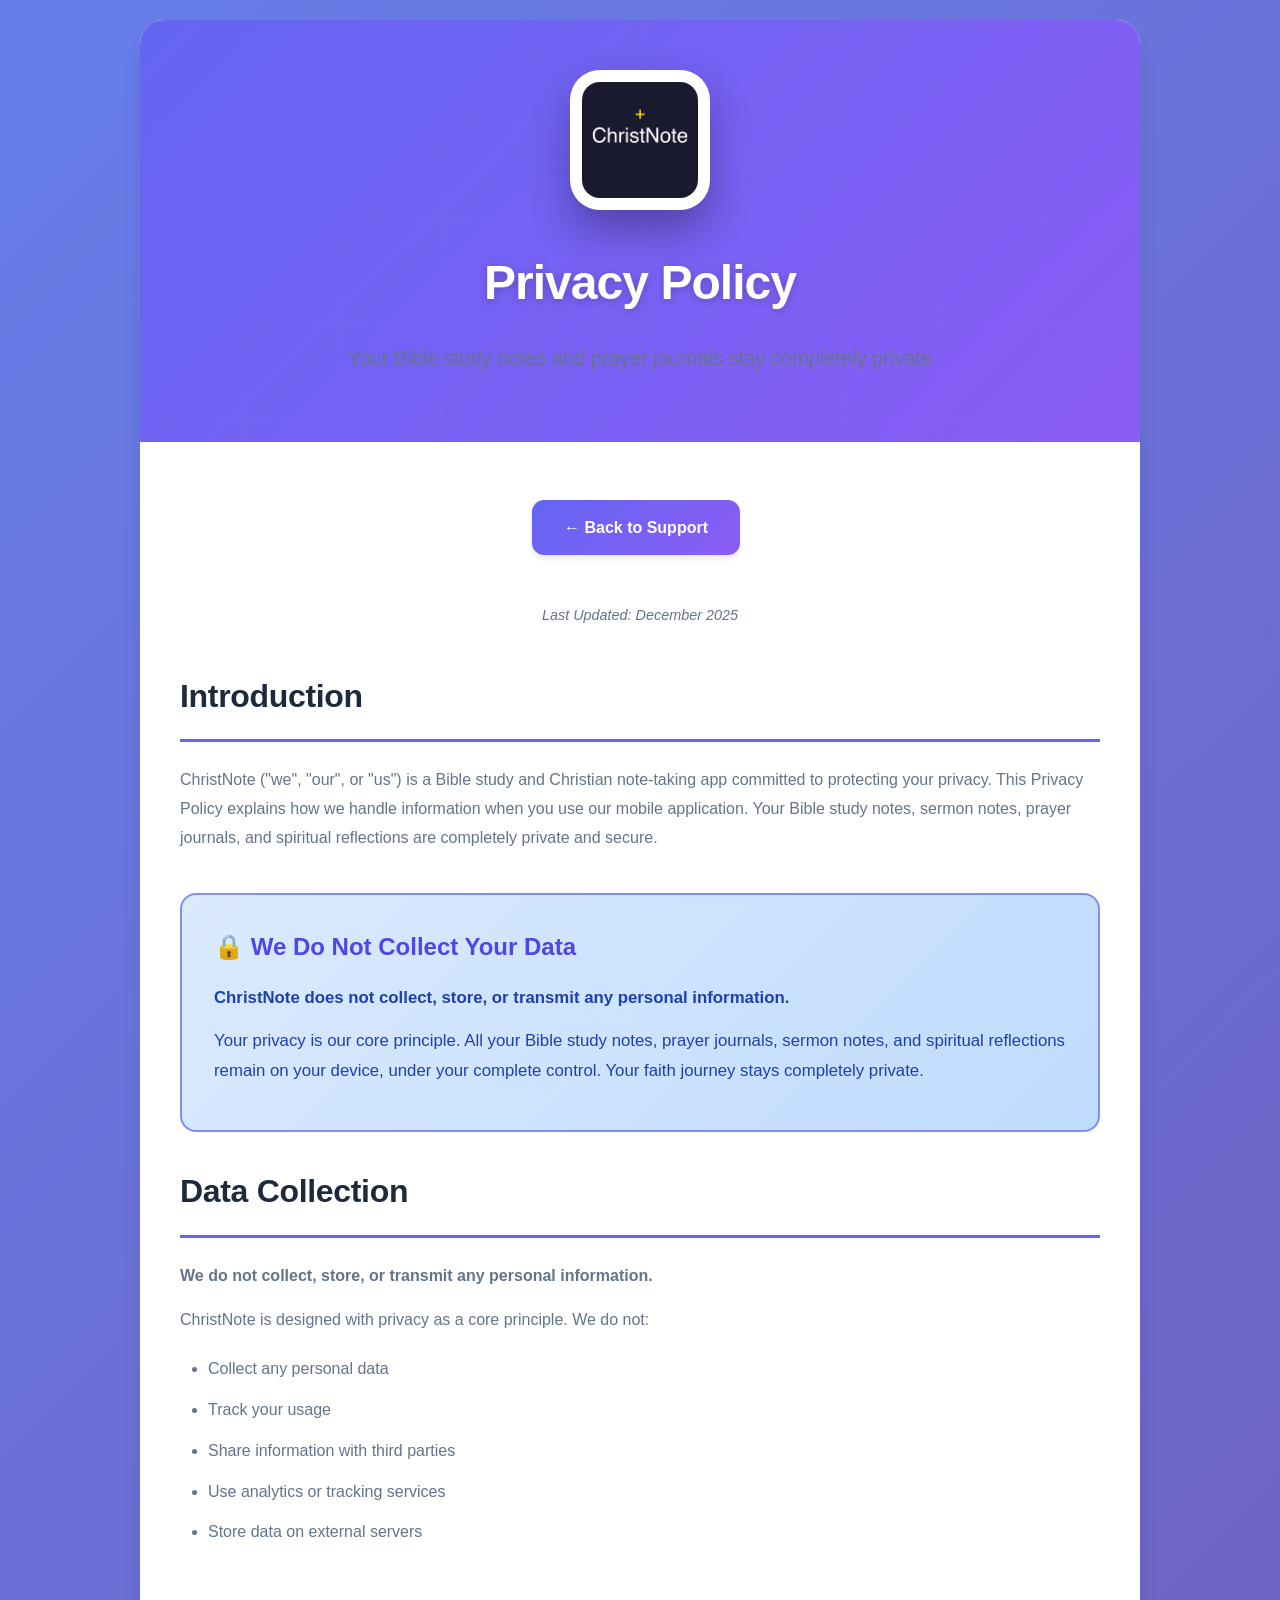
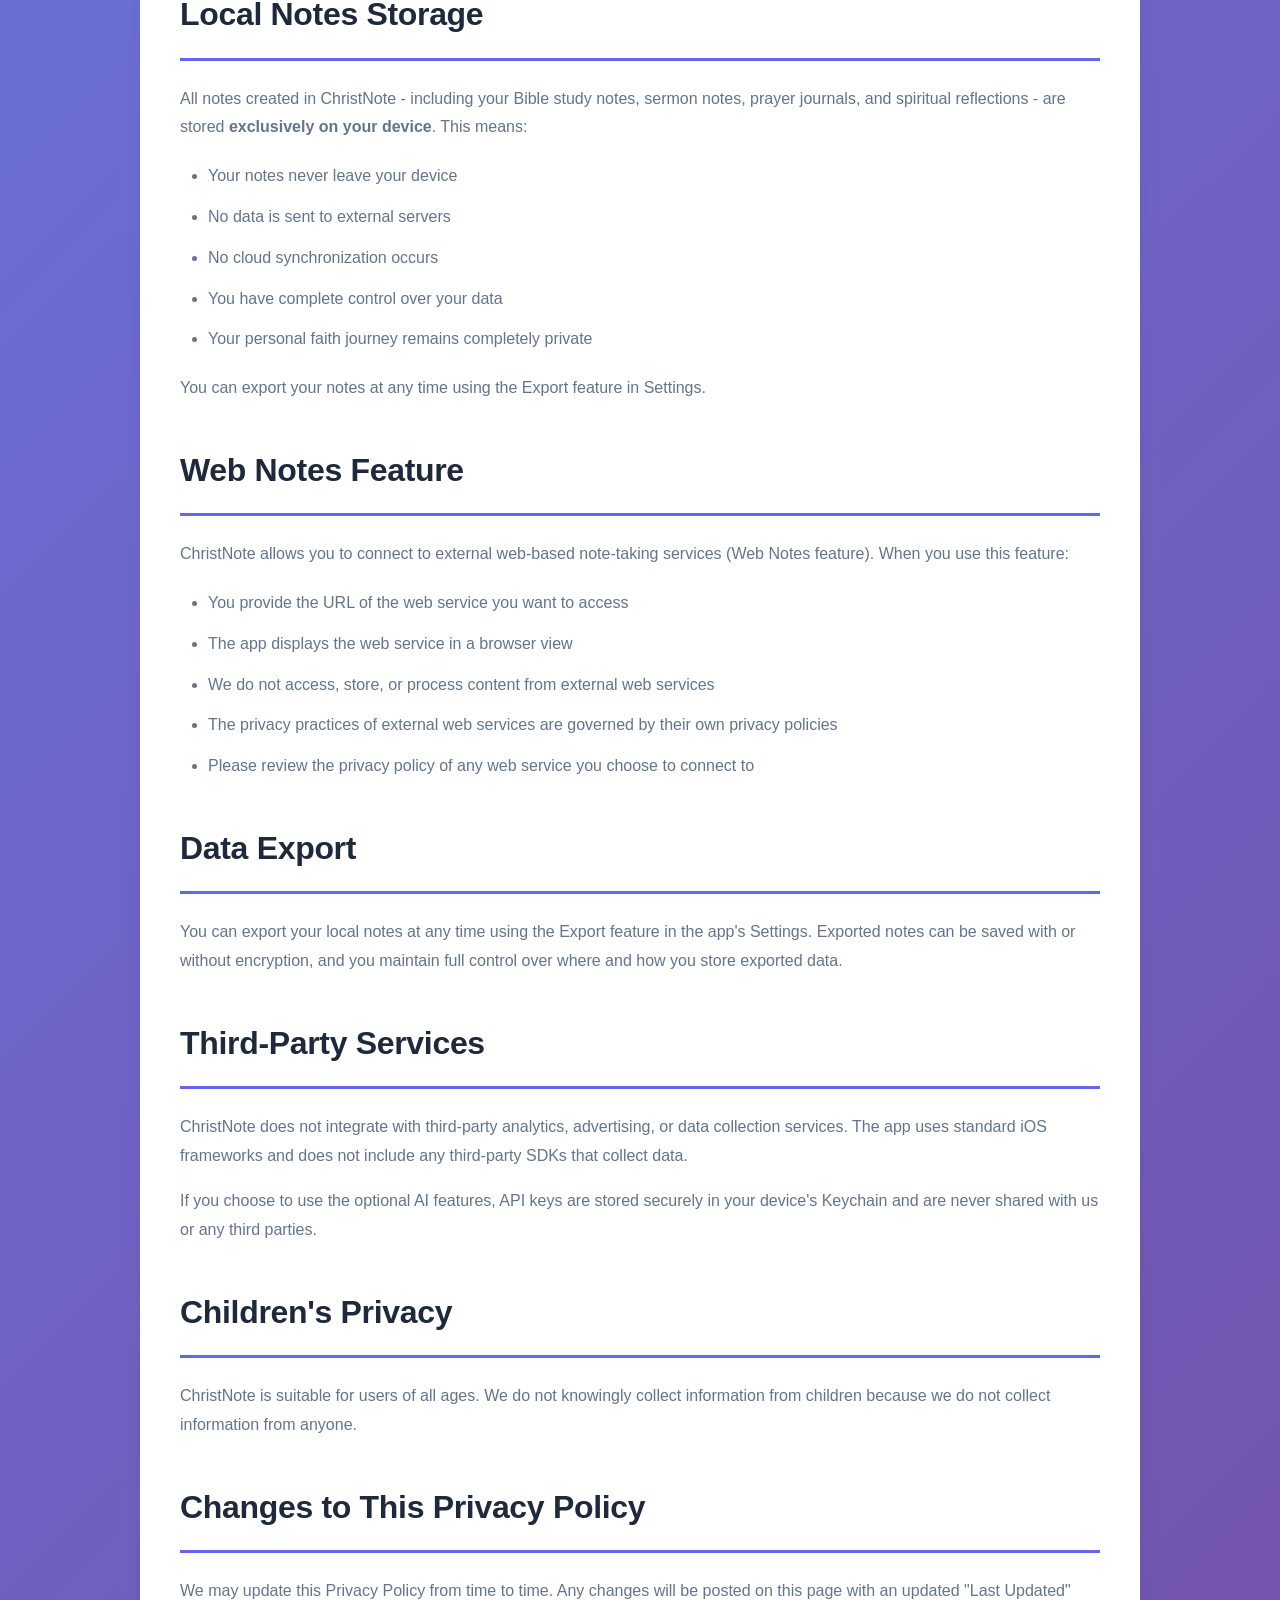
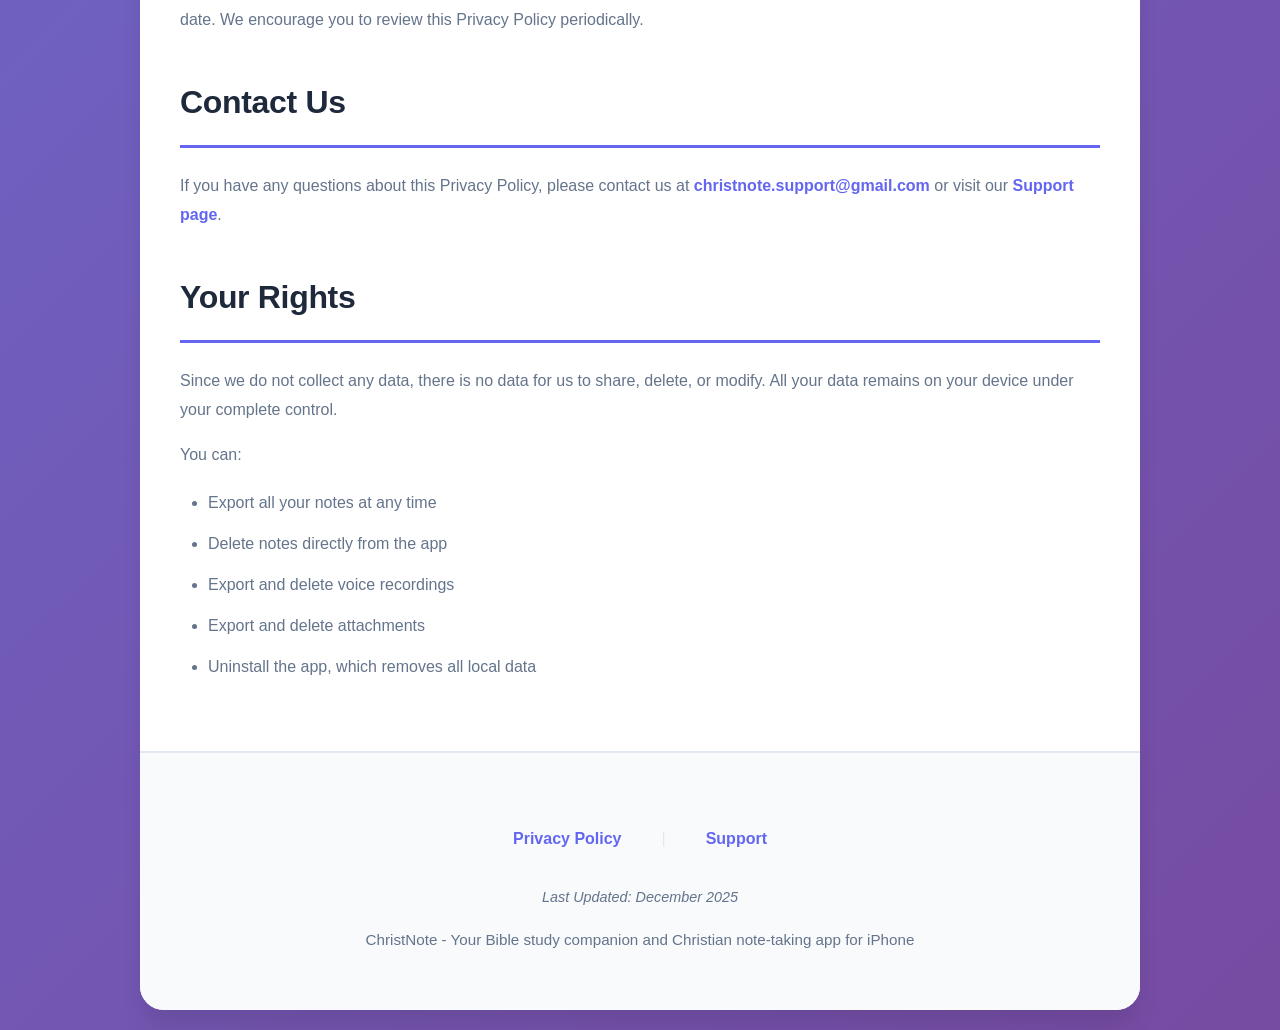
==== privacy-policy.html @ df410318 "fix code" ====
<!DOCTYPE html>
<html lang="en">
<head>
    <meta charset="UTF-8">
    <meta name="viewport" content="width=device-width, initial-scale=1.0">
    <title>Privacy Policy - ChristNote | Bible Study & Christian Note-Taking App</title>
    <meta name="description" content="Privacy Policy for ChristNote - Your Bible study companion and Christian note-taking app for iPhone.">
    <style>
        * {
            margin: 0;
            padding: 0;
            box-sizing: border-box;
        }
        
        :root {
            --primary-color: #6366f1;
            --primary-dark: #4f46e5;
            --primary-light: #818cf8;
            --secondary-color: #8b5cf6;
            --text-primary: #1e293b;
            --text-secondary: #64748b;
            --bg-light: #f8fafc;
            --bg-white: #ffffff;
            --border-color: #e2e8f0;
            --success-color: #10b981;
            --shadow-sm: 0 1px 2px 0 rgba(0, 0, 0, 0.05);
            --shadow-md: 0 4px 6px -1px rgba(0, 0, 0, 0.1);
            --shadow-lg: 0 10px 15px -3px rgba(0, 0, 0, 0.1);
            --shadow-xl: 0 20px 25px -5px rgba(0, 0, 0, 0.1);
        }
        
        body {
            font-family: -apple-system, BlinkMacSystemFont, 'Segoe UI', Roboto, 'Helvetica Neue', Arial, sans-serif;
            line-height: 1.7;
            color: var(--text-primary);
            background: linear-gradient(135deg, #667eea 0%, #764ba2 100%);
            min-height: 100vh;
            padding: 20px;
            font-size: 16px;
        }
        
        .container {
            max-width: 1000px;
            margin: 0 auto;
            background-color: var(--bg-white);
            border-radius: 24px;
            box-shadow: var(--shadow-xl);
            overflow: hidden;
        }
        
        .header {
            background: linear-gradient(135deg, var(--primary-color) 0%, var(--secondary-color) 100%);
            padding: 50px 40px;
            text-align: center;
            color: white;
            position: relative;
            overflow: hidden;
        }
        
        .header::before {
            content: '';
            position: absolute;
            top: 0;
            left: 0;
            right: 0;
            bottom: 0;
            background: url('data:image/svg+xml,<svg width="100" height="100" xmlns="http://www.w3.org/2000/svg"><defs><pattern id="grid" width="100" height="100" patternUnits="userSpaceOnUse"><path d="M 100 0 L 0 0 0 100" fill="none" stroke="rgba(255,255,255,0.1)" stroke-width="1"/></pattern></defs><rect width="100" height="100" fill="url(%23grid)"/></svg>');
            opacity: 0.3;
        }
        
        .header-content {
            position: relative;
            z-index: 1;
        }
        
        .logo-container {
            margin-bottom: 24px;
        }
        
        .logo {
            width: 140px;
            height: 140px;
            border-radius: 30px;
            box-shadow: 0 20px 40px rgba(0,0,0,0.3);
            background: white;
            padding: 12px;
            transition: transform 0.3s ease;
        }
        
        .logo:hover {
            transform: scale(1.05);
        }
        
        .header h1 {
            font-size: 3em;
            margin-bottom: 12px;
            font-weight: 800;
            letter-spacing: -0.02em;
            text-shadow: 0 2px 8px rgba(0,0,0,0.2);
        }
        
        .header p {
            font-size: 1.25em;
            opacity: 0.95;
            font-weight: 400;
        }
        
        .content {
            padding: 50px 40px;
        }
        
        .section {
            margin-bottom: 40px;
        }
        
        .section:last-child {
            margin-bottom: 0;
        }
        
        h2 {
            color: var(--text-primary);
            font-size: 2em;
            margin-bottom: 24px;
            padding-bottom: 16px;
            border-bottom: 3px solid var(--primary-color);
            font-weight: 700;
            letter-spacing: -0.01em;
        }
        
        h3 {
            color: var(--text-primary);
            font-size: 1.4em;
            margin-bottom: 16px;
            font-weight: 600;
        }
        
        .link {
            color: var(--primary-color);
            text-decoration: none;
            font-weight: 600;
            transition: all 0.2s ease;
            border-bottom: 2px solid transparent;
        }
        
        .link:hover {
            color: var(--primary-dark);
            border-bottom-color: var(--primary-color);
        }
        
        .button {
            display: inline-block;
            padding: 14px 32px;
            background: linear-gradient(135deg, var(--primary-color) 0%, var(--secondary-color) 100%);
            color: white;
            text-decoration: none;
            border-radius: 12px;
            font-weight: 600;
            margin: 8px 8px 8px 0;
            transition: all 0.3s ease;
            box-shadow: var(--shadow-md);
            font-size: 1em;
        }
        
        .button:hover {
            transform: translateY(-2px);
            box-shadow: var(--shadow-lg);
        }
        
        .button:active {
            transform: translateY(0);
        }
        
        .highlight-box {
            background: linear-gradient(135deg, #dbeafe 0%, #bfdbfe 100%);
            border: 2px solid var(--primary-light);
            padding: 32px;
            border-radius: 16px;
            margin: 32px 0;
        }
        
        .highlight-box h3 {
            color: var(--primary-dark);
            margin-bottom: 16px;
            font-size: 1.5em;
            display: flex;
            align-items: center;
            gap: 12px;
        }
        
        .highlight-box p {
            color: #1e40af;
            margin: 12px 0;
            font-weight: 500;
            font-size: 1.05em;
        }
        
        ul {
            padding-left: 28px;
            margin: 20px 0;
        }
        
        li {
            margin: 12px 0;
            color: var(--text-secondary);
            line-height: 1.8;
        }
        
        p {
            margin: 16px 0;
            color: var(--text-secondary);
            line-height: 1.8;
        }
        
        .footer {
            background: var(--bg-light);
            padding: 40px;
            text-align: center;
            border-top: 2px solid var(--border-color);
        }
        
        .footer-links {
            margin: 24px 0;
            display: flex;
            justify-content: center;
            align-items: center;
            gap: 24px;
            flex-wrap: wrap;
        }
        
        .footer-links a {
            color: var(--primary-color);
            text-decoration: none;
            font-weight: 600;
            padding: 8px 16px;
            border-radius: 8px;
            transition: all 0.2s ease;
        }
        
        .footer-links a:hover {
            background: rgba(99, 102, 241, 0.1);
            color: var(--primary-dark);
        }
        
        .footer-links span {
            color: var(--border-color);
        }
        
        .last-updated {
            color: var(--text-secondary);
            font-style: italic;
            font-size: 0.9em;
            margin-top: 24px;
            text-align: center;
        }
        
        .tagline {
            margin-top: 16px;
            color: var(--text-secondary);
            font-size: 0.95em;
            font-weight: 500;
        }
        
        .back-link {
            text-align: center;
            margin-bottom: 40px;
        }
        
        @media (max-width: 768px) {
            body {
                padding: 12px;
            }
            
            .header {
                padding: 40px 24px;
            }
            
            .header h1 {
                font-size: 2.2em;
            }
            
            .header p {
                font-size: 1.1em;
            }
            
            .content {
                padding: 32px 24px;
            }
            
            .section {
                margin-bottom: 32px;
            }
            
            h2 {
                font-size: 1.7em;
            }
            
            .logo {
                width: 120px;
                height: 120px;
            }
        }
        
        @media (max-width: 480px) {
            .header h1 {
                font-size: 1.8em;
            }
        }
    </style>
</head>
<body>
    <div class="container">
        <div class="header">
            <div class="header-content">
                <div class="logo-container">
                    <img src="app-icon.png" alt="ChristNote Logo" class="logo">
                </div>
                <h1>Privacy Policy</h1>
                <p>Your Bible study notes and prayer journals stay completely private</p>
            </div>
        </div>
        
        <div class="content">
            <div class="back-link">
                <a href="index.html" class="button">← Back to Support</a>
            </div>
            
            <div class="section">
                <p class="last-updated">Last Updated: December 2025</p>
            </div>
            
            <div class="section">
                <h2>Introduction</h2>
                <p>ChristNote ("we", "our", or "us") is a Bible study and Christian note-taking app committed to protecting your privacy. This Privacy Policy explains how we handle information when you use our mobile application. Your Bible study notes, sermon notes, prayer journals, and spiritual reflections are completely private and secure.</p>
            </div>

            <div class="section">
                <div class="highlight-box">
                    <h3>🔒 We Do Not Collect Your Data</h3>
                    <p><strong>ChristNote does not collect, store, or transmit any personal information.</strong></p>
                    <p>Your privacy is our core principle. All your Bible study notes, prayer journals, sermon notes, and spiritual reflections remain on your device, under your complete control. Your faith journey stays completely private.</p>
                </div>
                
                <h2>Data Collection</h2>
                <p><strong>We do not collect, store, or transmit any personal information.</strong></p>
                <p>ChristNote is designed with privacy as a core principle. We do not:</p>
                <ul>
                    <li>Collect any personal data</li>
                    <li>Track your usage</li>
                    <li>Share information with third parties</li>
                    <li>Use analytics or tracking services</li>
                    <li>Store data on external servers</li>
                </ul>
            </div>

            <div class="section">
                <h2>Local Notes Storage</h2>
                <p>All notes created in ChristNote - including your Bible study notes, sermon notes, prayer journals, and spiritual reflections - are stored <strong>exclusively on your device</strong>. This means:</p>
                <ul>
                    <li>Your notes never leave your device</li>
                    <li>No data is sent to external servers</li>
                    <li>No cloud synchronization occurs</li>
                    <li>You have complete control over your data</li>
                    <li>Your personal faith journey remains completely private</li>
                </ul>
                <p>You can export your notes at any time using the Export feature in Settings.</p>
            </div>

            <div class="section">
                <h2>Web Notes Feature</h2>
                <p>ChristNote allows you to connect to external web-based note-taking services (Web Notes feature). When you use this feature:</p>
                <ul>
                    <li>You provide the URL of the web service you want to access</li>
                    <li>The app displays the web service in a browser view</li>
                    <li>We do not access, store, or process content from external web services</li>
                    <li>The privacy practices of external web services are governed by their own privacy policies</li>
                    <li>Please review the privacy policy of any web service you choose to connect to</li>
                </ul>
            </div>

            <div class="section">
                <h2>Data Export</h2>
                <p>You can export your local notes at any time using the Export feature in the app's Settings. Exported notes can be saved with or without encryption, and you maintain full control over where and how you store exported data.</p>
            </div>

            <div class="section">
                <h2>Third-Party Services</h2>
                <p>ChristNote does not integrate with third-party analytics, advertising, or data collection services. The app uses standard iOS frameworks and does not include any third-party SDKs that collect data.</p>
                <p style="margin-top: 16px;">If you choose to use the optional AI features, API keys are stored securely in your device's Keychain and are never shared with us or any third parties.</p>
            </div>

            <div class="section">
                <h2>Children's Privacy</h2>
                <p>ChristNote is suitable for users of all ages. We do not knowingly collect information from children because we do not collect information from anyone.</p>
            </div>

            <div class="section">
                <h2>Changes to This Privacy Policy</h2>
                <p>We may update this Privacy Policy from time to time. Any changes will be posted on this page with an updated "Last Updated" date. We encourage you to review this Privacy Policy periodically.</p>
            </div>

            <div class="section">
                <h2>Contact Us</h2>
                <p>If you have any questions about this Privacy Policy, please contact us at <a href="mailto:christnote.support@gmail.com" class="link">christnote.support@gmail.com</a> or visit our <a href="index.html" class="link">Support page</a>.</p>
            </div>

            <div class="section">
                <h2>Your Rights</h2>
                <p>Since we do not collect any data, there is no data for us to share, delete, or modify. All your data remains on your device under your complete control.</p>
                <p style="margin-top: 16px;">You can:</p>
                <ul>
                    <li>Export all your notes at any time</li>
                    <li>Delete notes directly from the app</li>
                    <li>Export and delete voice recordings</li>
                    <li>Export and delete attachments</li>
                    <li>Uninstall the app, which removes all local data</li>
                </ul>
            </div>
        </div>
        
        <div class="footer">
            <div class="footer-links">
                <a href="privacy-policy.html">Privacy Policy</a>
                <span>|</span>
                <a href="index.html">Support</a>
            </div>
            <p class="last-updated">Last Updated: December 2025</p>
            <p class="tagline">ChristNote - Your Bible study companion and Christian note-taking app for iPhone</p>
        </div>
    </div>
</body>
</html>
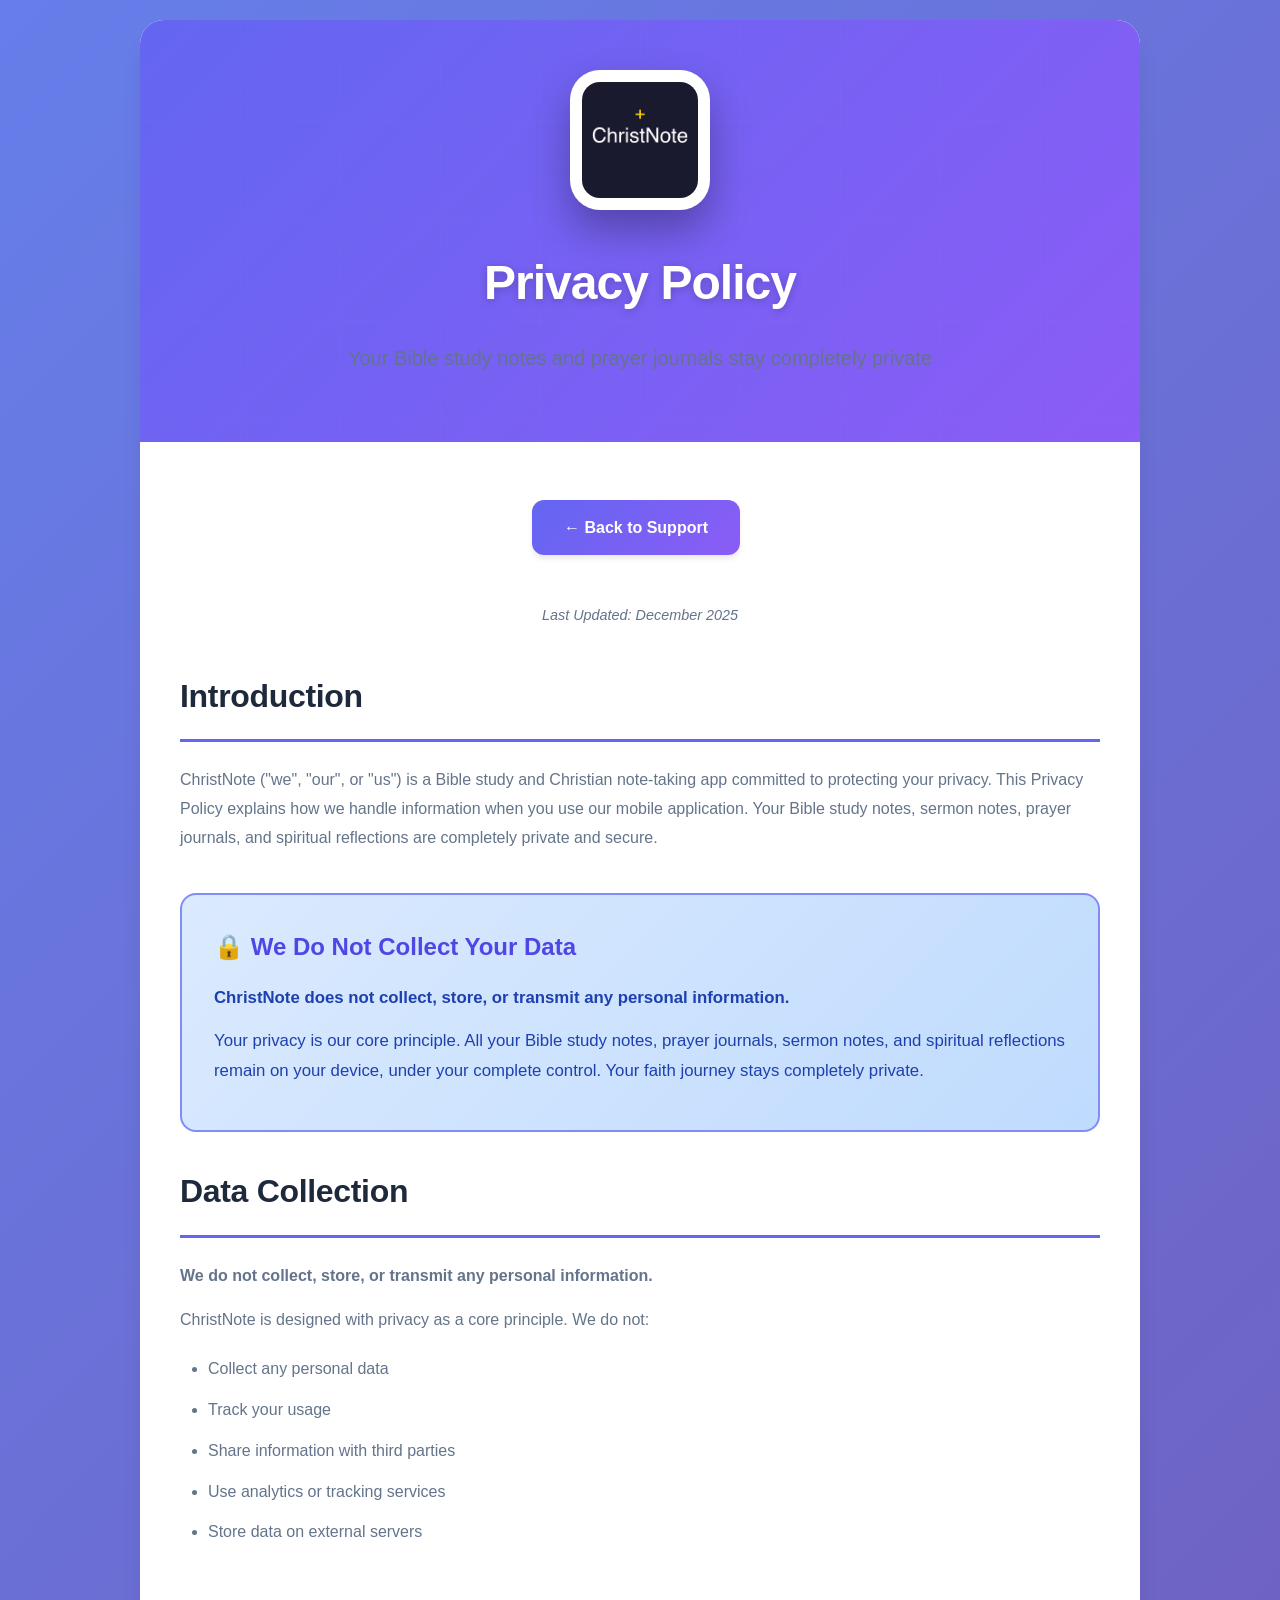
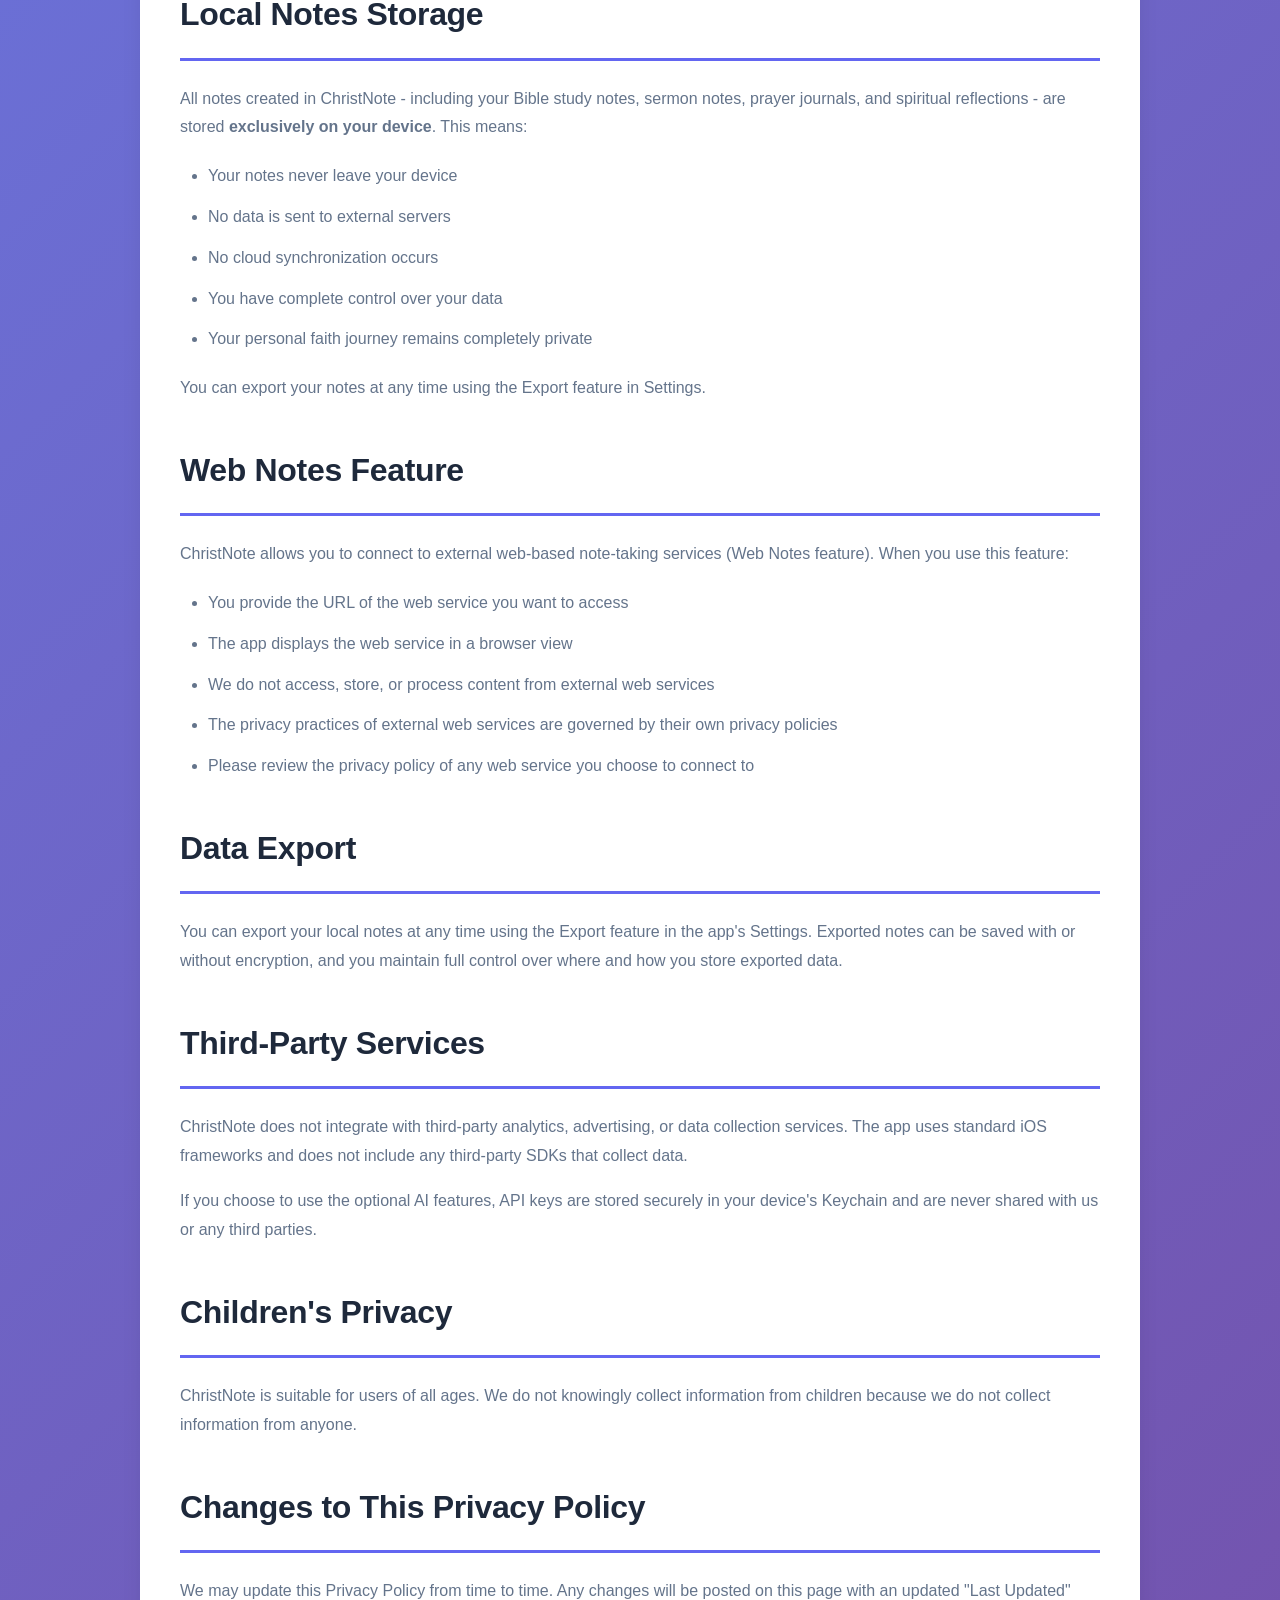
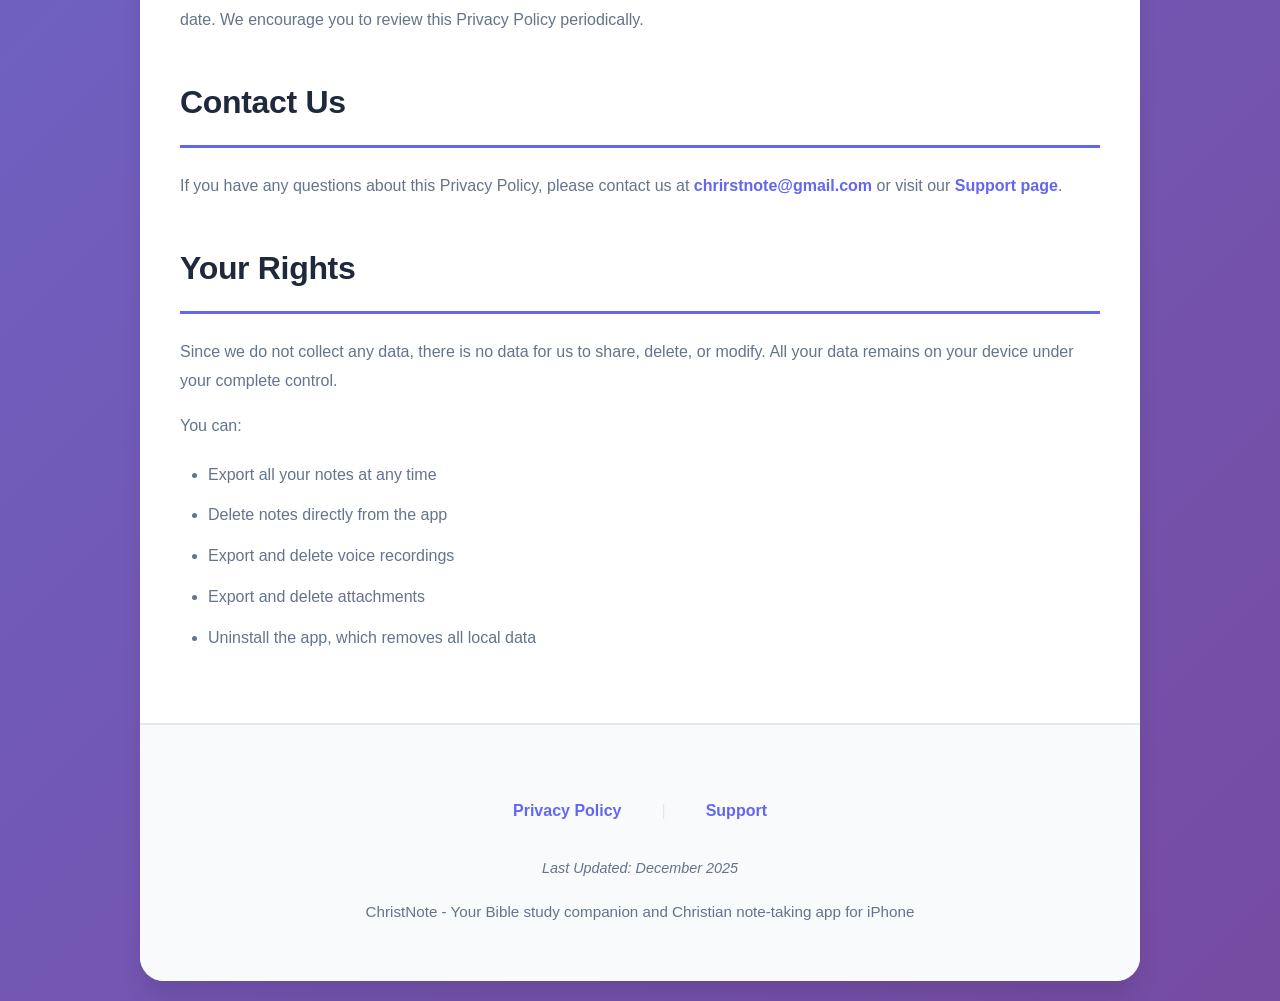
==== commit f96b01d3: "Update privacy-policy.html" ====
--- a/privacy-policy.html
+++ b/privacy-policy.html
@@ -400,7 +400,7 @@
 
             <div class="section">
                 <h2>Contact Us</h2>
-                <p>If you have any questions about this Privacy Policy, please contact us at <a href="mailto:christnote.support@gmail.com" class="link">christnote.support@gmail.com</a> or visit our <a href="index.html" class="link">Support page</a>.</p>
+                <p>If you have any questions about this Privacy Policy, please contact us at <a href="mailto:chrirstnote@gmail.com" class="link">chrirstnote@gmail.com</a> or visit our <a href="index.html" class="link">Support page</a>.</p>
             </div>
 
             <div class="section">
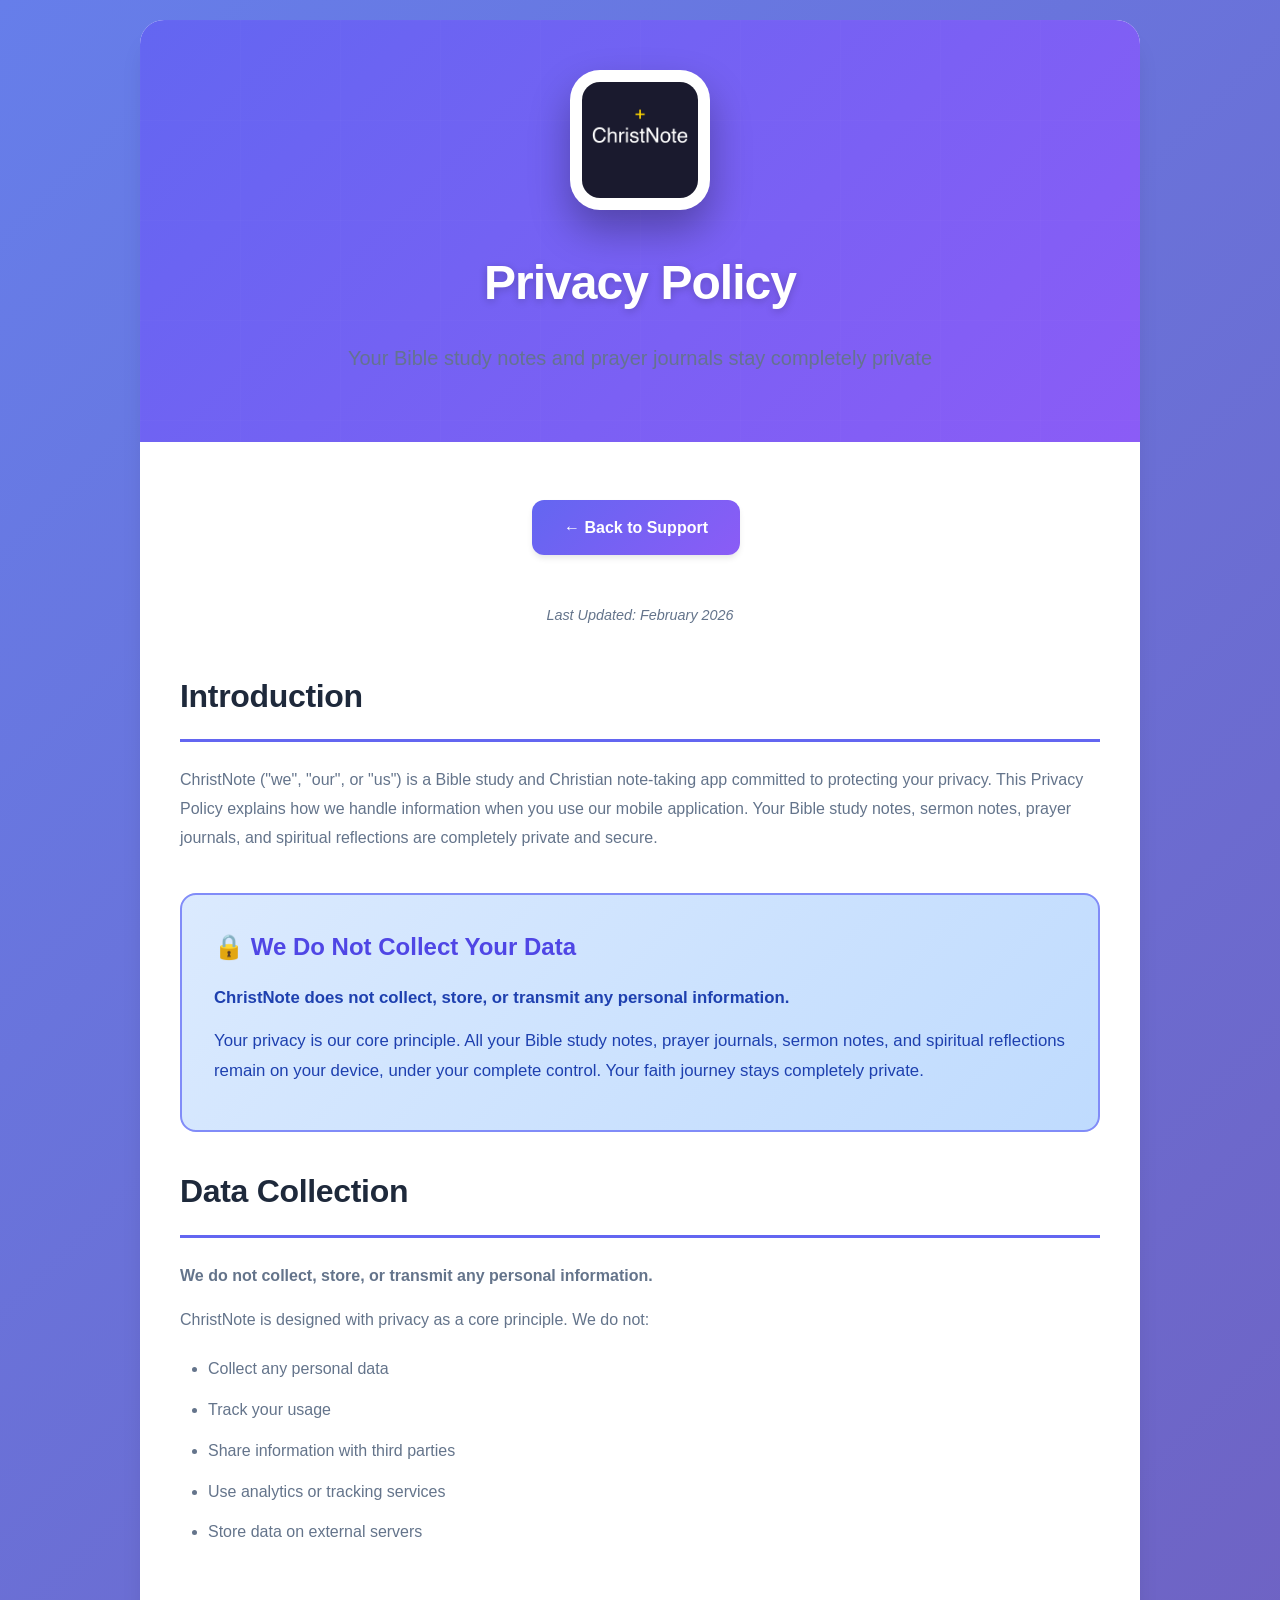
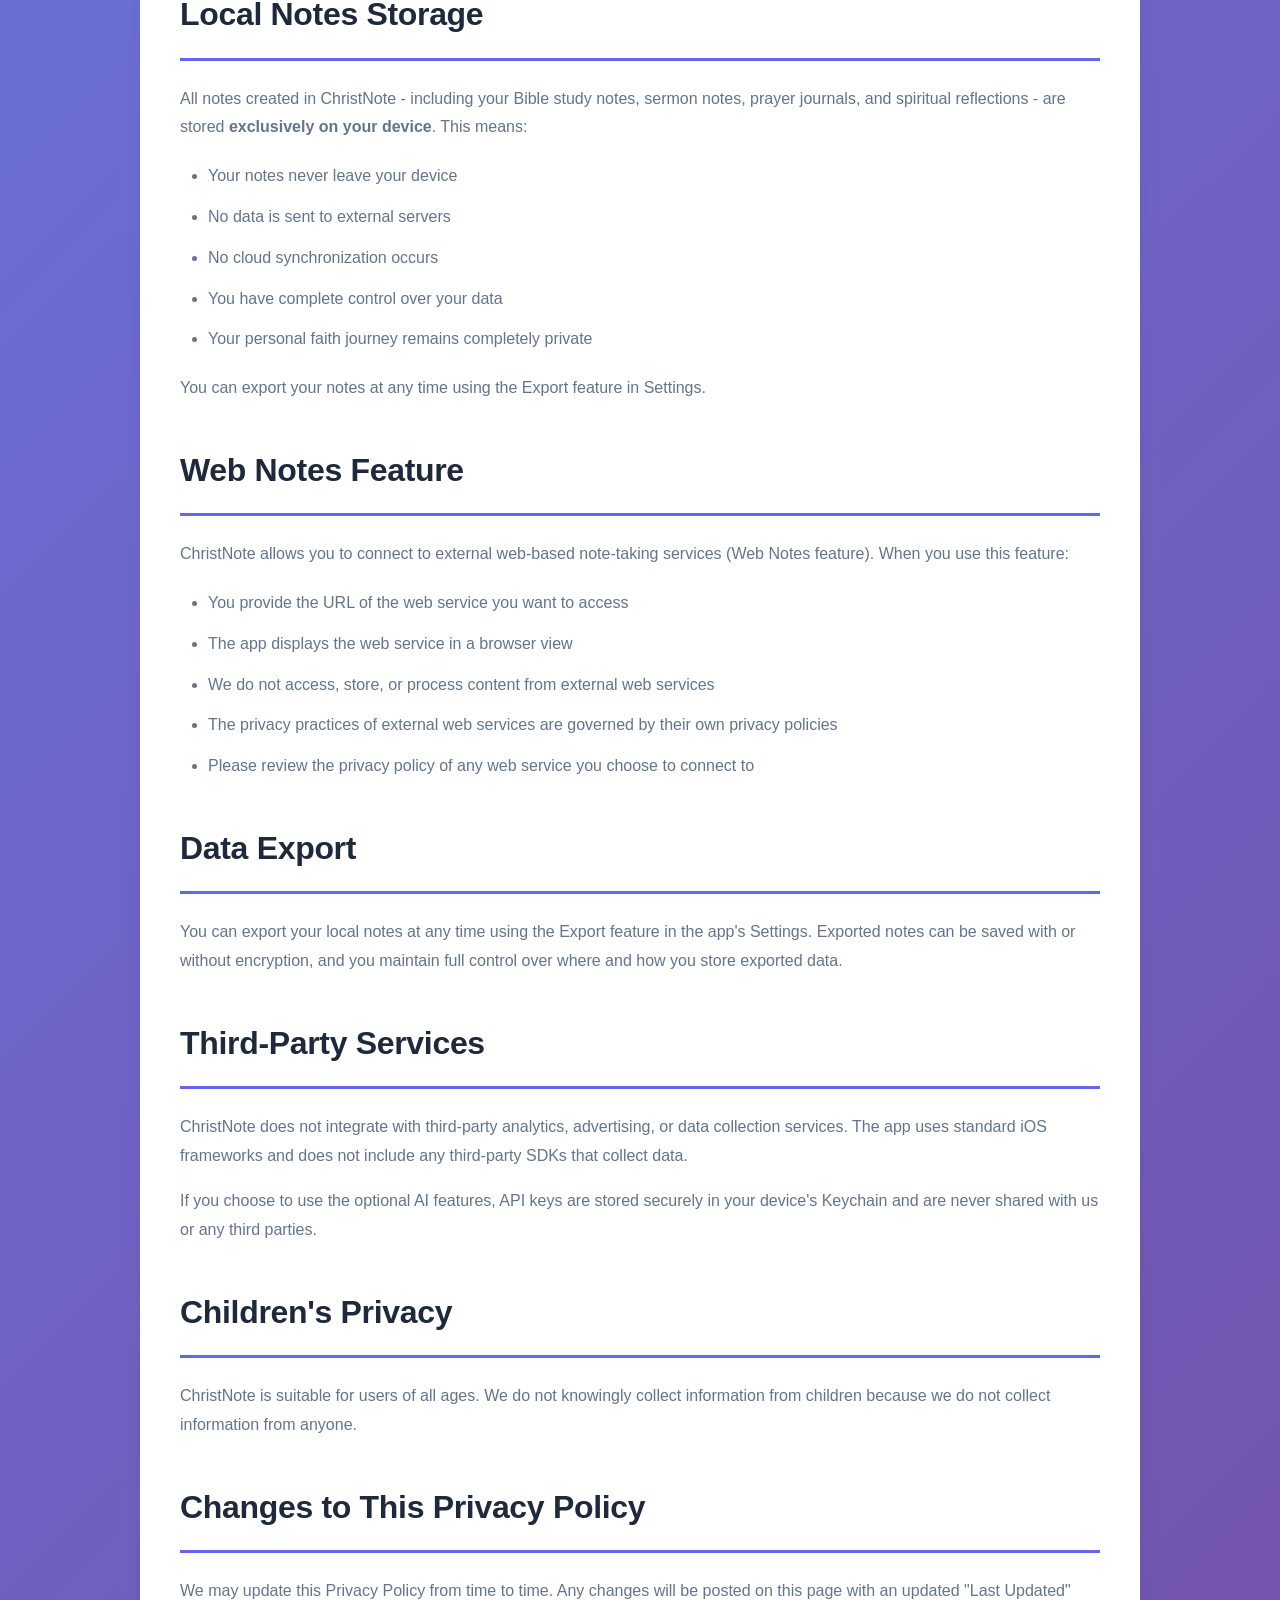
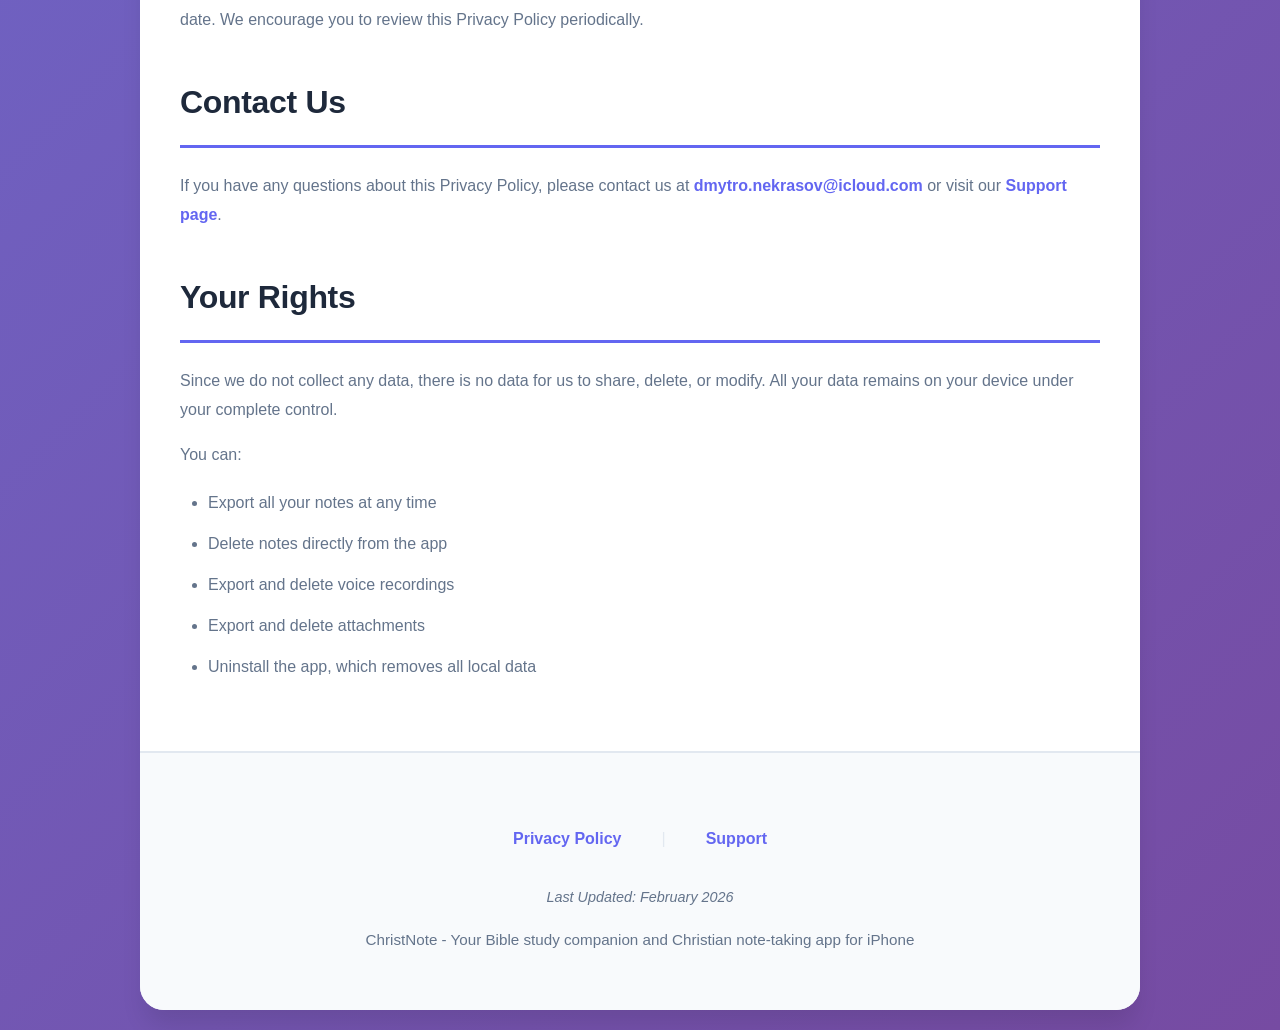
==== commit 0eb839df: "add more questions and answers" ====
--- a/privacy-policy.html
+++ b/privacy-policy.html
@@ -325,7 +325,7 @@
             </div>
             
             <div class="section">
-                <p class="last-updated">Last Updated: December 2025</p>
+                <p class="last-updated">Last Updated: February 2026</p>
             </div>
             
             <div class="section">
@@ -400,7 +400,7 @@
 
             <div class="section">
                 <h2>Contact Us</h2>
-                <p>If you have any questions about this Privacy Policy, please contact us at <a href="mailto:chrirstnote@gmail.com" class="link">chrirstnote@gmail.com</a> or visit our <a href="index.html" class="link">Support page</a>.</p>
+                <p>If you have any questions about this Privacy Policy, please contact us at <a href="mailto:dmytro.nekrasov@icloud.com" class="link">dmytro.nekrasov@icloud.com</a> or visit our <a href="index.html" class="link">Support page</a>.</p>
             </div>
 
             <div class="section">
@@ -423,7 +423,7 @@
                 <span>|</span>
                 <a href="index.html">Support</a>
             </div>
-            <p class="last-updated">Last Updated: December 2025</p>
+            <p class="last-updated">Last Updated: February 2026</p>
             <p class="tagline">ChristNote - Your Bible study companion and Christian note-taking app for iPhone</p>
         </div>
     </div>
